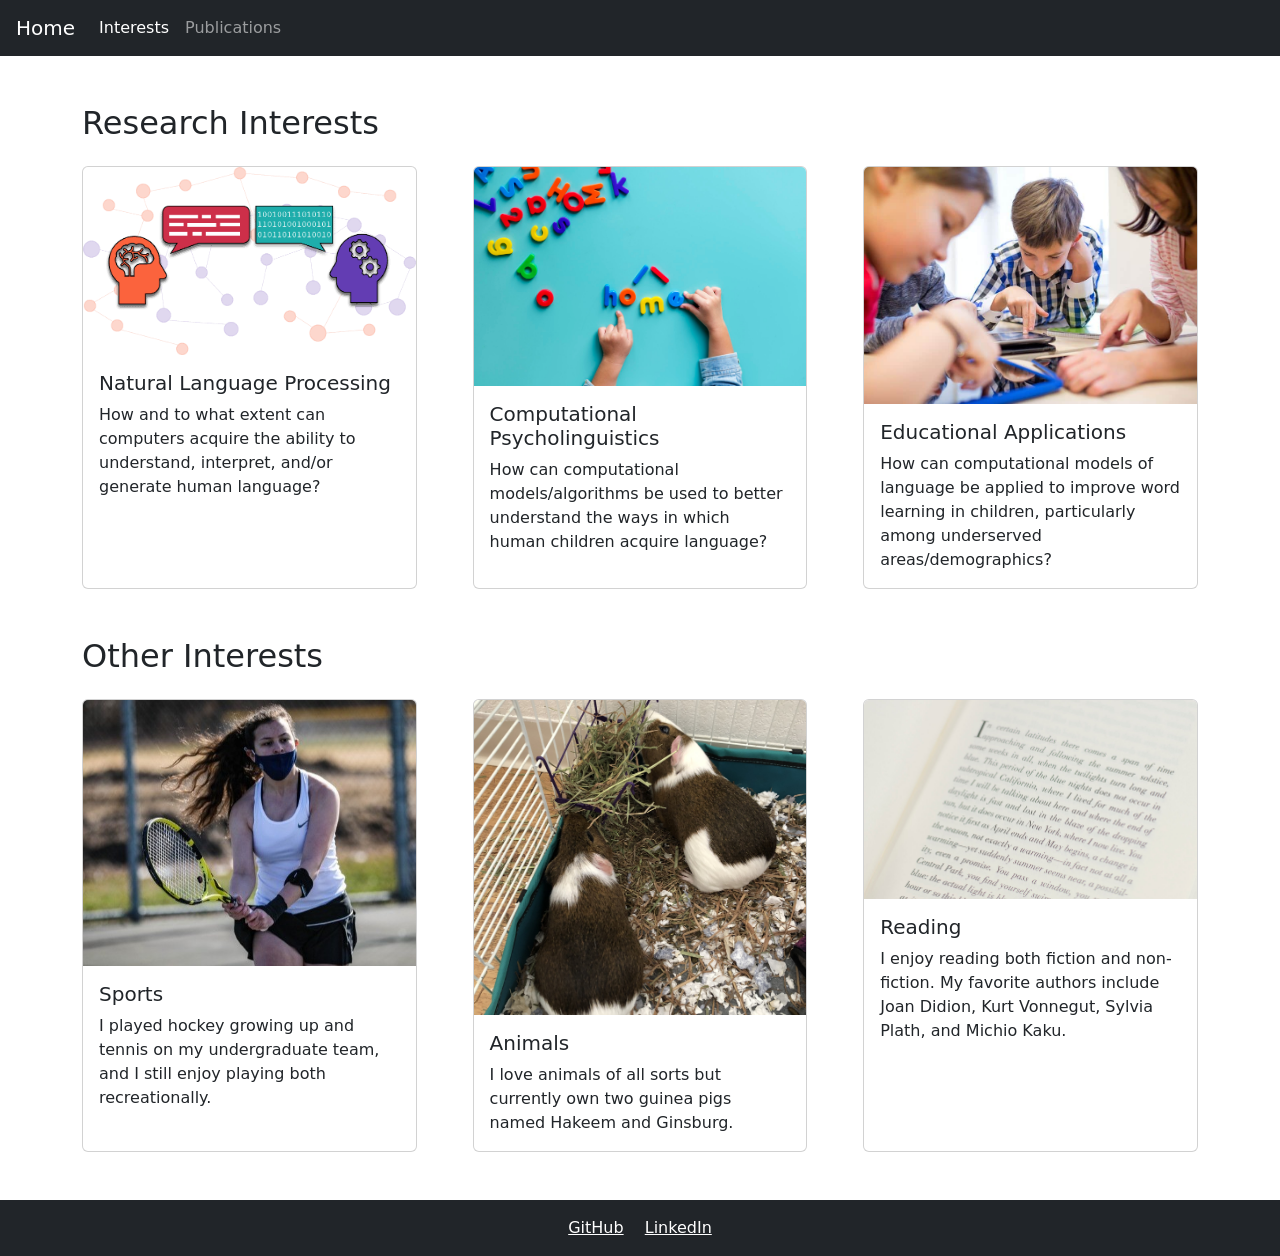
==== interests.html @ 240dc5de "test 2 commit" ====
<!DOCTYPE html>
<html lang="en">
<head>
  <meta charset="UTF-8" />
  <meta name="viewport" content="width=device-width, initial-scale=1.0" />
  <title>Interests</title>
  <link href="https://cdn.jsdelivr.net/npm/bootstrap@5.3.0/dist/css/bootstrap.min.css" rel="stylesheet" />
</head>
<body>

  <!-- Navigation Bar -->
  <nav class="navbar navbar-expand-lg navbar-dark bg-dark px-3">
    <a class="navbar-brand" href="home.html">Home</a>
    <button class="navbar-toggler" type="button" data-bs-toggle="collapse" data-bs-target="#navbarNav">
      <span class="navbar-toggler-icon"></span>
    </button>
    <div class="collapse navbar-collapse justify-content-between" id="navbarNav">
      <ul class="navbar-nav">
        <li class="nav-item"><a class="nav-link active" aria-current="page" href="interests.html">Interests</a></li>
        <li class="nav-item"><a class="nav-link" href="publications.html">Publications</a></li>
      </ul>
    </div>
  </nav>

  <!-- Interests Section -->
  <div class="container my-5">
    <h2 class="mb-4">Research Interests</h2>
    <div class="d-flex flex-row flex-wrap justify-content-between mb-5 gap-4">
      <div class="card" style="width: 30%;">
        <img src="NLP.png" class="card-img-top" alt="NLP">
        <div class="card-body">
          <h5 class="card-title">Natural Language Processing</h5>
          <p class="card-text">How and to what extent can computers acquire the ability to understand, interpret, and/or generate human language?</p>
        </div>
      </div>
      <div class="card" style="width: 30%;">
        <img src="psycholinguistics.jpg" class="card-img-top" alt="Psycholinguistics">
        <div class="card-body">
          <h5 class="card-title">Computational Psycholinguistics</h5>
          <p class="card-text">How can computational models/algorithms be used to better understand the ways in which human children acquire language?</p>
        </div>
      </div>
      <div class="card" style="width: 30%;">
        <img src="education.jpg" class="card-img-top" alt="Educational Tech">
        <div class="card-body">
          <h5 class="card-title">Educational Applications</h5>
          <p class="card-text">How can computational models of language be applied to improve word learning in children, particularly among underserved areas/demographics?</p>
        </div>
      </div>
    </div>

    <h2 class="mb-4">Other Interests</h2>
    <div class="d-flex flex-row flex-wrap justify-content-between gap-4">
      <div class="card" style="width: 30%;">
        <img src="sports.JPG" class="card-img-top" alt="Tennis">
        <div class="card-body">
          <h5 class="card-title">Sports</h5>
          <p class="card-text">I played hockey growing up and tennis on my undergraduate team, and I still enjoy playing both recreationally.</p>
        </div>
      </div>
      <div class="card" style="width: 30%;">
        <img src="animals.jpg" class="card-img-top" alt="Guinea Pigs">
        <div class="card-body">
          <h5 class="card-title">Animals</h5>
          <p class="card-text">I love animals of all sorts but currently own two guinea pigs named Hakeem and Ginsburg.</p>
        </div>
      </div>
      <div class="card" style="width: 30%;">
        <img src="reading.jpg" class="card-img-top" alt="Blue Nights">
        <div class="card-body">
          <h5 class="card-title">Reading</h5>
          <p class="card-text">I enjoy reading both fiction and non-fiction. My favorite authors include Joan Didion, Kurt Vonnegut, Sylvia Plath, and Michio Kaku.</p>
        </div>
      </div>
    </div>
  </div>

  <!-- Footer -->
  <footer class="bg-dark text-white text-center py-3 mt-5">
    <div>
      <a href="https://github.com/mariavale" class="text-white me-3" target="_blank">GitHub</a>
      <a href="https://linkedin.com/in/maria-valentini-057756139/" class="text-white" target="_blank">LinkedIn</a>
    </div>
  </footer>

  <!-- Bootstrap JS -->
  <script src="https://cdn.jsdelivr.net/npm/bootstrap@5.3.0/dist/js/bootstrap.bundle.min.js"></script>
</body>
</html>
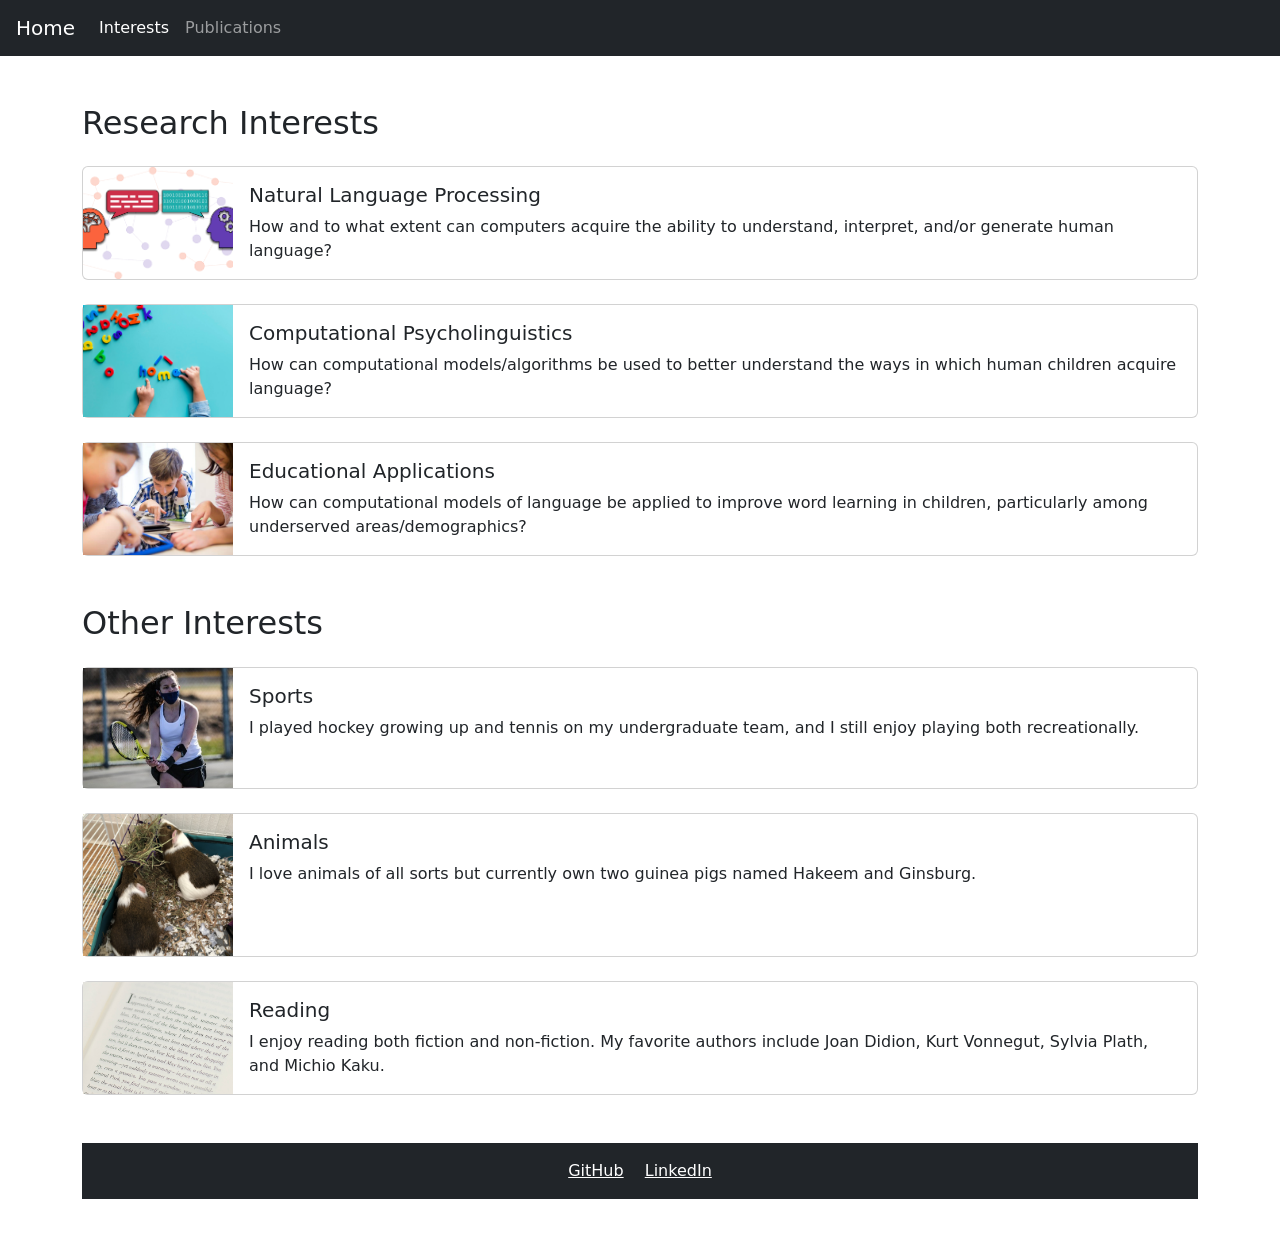
==== commit 108ff296: "fixed interests page" ====
--- a/interests.html
+++ b/interests.html
@@ -10,7 +10,7 @@
 
   <!-- Navigation Bar -->
   <nav class="navbar navbar-expand-lg navbar-dark bg-dark px-3">
-    <a class="navbar-brand" href="home.html">Home</a>
+    <a class="navbar-brand" href="index.html">Home</a>
     <button class="navbar-toggler" type="button" data-bs-toggle="collapse" data-bs-target="#navbarNav">
       <span class="navbar-toggler-icon"></span>
     </button>
@@ -22,58 +22,69 @@
     </div>
   </nav>
 
-  <!-- Interests Section -->
-  <div class="container my-5">
-    <h2 class="mb-4">Research Interests</h2>
-    <div class="d-flex flex-row flex-wrap justify-content-between mb-5 gap-4">
-      <div class="card" style="width: 30%;">
-        <img src="NLP.png" class="card-img-top" alt="NLP">
-        <div class="card-body">
-          <h5 class="card-title">Natural Language Processing</h5>
-          <p class="card-text">How and to what extent can computers acquire the ability to understand, interpret, and/or generate human language?</p>
-        </div>
-      </div>
-      <div class="card" style="width: 30%;">
-        <img src="psycholinguistics.jpg" class="card-img-top" alt="Psycholinguistics">
-        <div class="card-body">
-          <h5 class="card-title">Computational Psycholinguistics</h5>
-          <p class="card-text">How can computational models/algorithms be used to better understand the ways in which human children acquire language?</p>
-        </div>
-      </div>
-      <div class="card" style="width: 30%;">
-        <img src="education.jpg" class="card-img-top" alt="Educational Tech">
-        <div class="card-body">
-          <h5 class="card-title">Educational Applications</h5>
-          <p class="card-text">How can computational models of language be applied to improve word learning in children, particularly among underserved areas/demographics?</p>
-        </div>
-      </div>
-    </div>
-
-    <h2 class="mb-4">Other Interests</h2>
-    <div class="d-flex flex-row flex-wrap justify-content-between gap-4">
-      <div class="card" style="width: 30%;">
-        <img src="sports.JPG" class="card-img-top" alt="Tennis">
-        <div class="card-body">
-          <h5 class="card-title">Sports</h5>
-          <p class="card-text">I played hockey growing up and tennis on my undergraduate team, and I still enjoy playing both recreationally.</p>
-        </div>
-      </div>
-      <div class="card" style="width: 30%;">
-        <img src="animals.jpg" class="card-img-top" alt="Guinea Pigs">
-        <div class="card-body">
-          <h5 class="card-title">Animals</h5>
-          <p class="card-text">I love animals of all sorts but currently own two guinea pigs named Hakeem and Ginsburg.</p>
-        </div>
-      </div>
-      <div class="card" style="width: 30%;">
-        <img src="reading.jpg" class="card-img-top" alt="Blue Nights">
-        <div class="card-body">
-          <h5 class="card-title">Reading</h5>
-          <p class="card-text">I enjoy reading both fiction and non-fiction. My favorite authors include Joan Didion, Kurt Vonnegut, Sylvia Plath, and Michio Kaku.</p>
-        </div>
+<!-- Interests Section -->
+<div class="container my-5">
+<h2 class="mb-4">Research Interests</h2>
+<div class="row g-4 mb-5">
+  <div class="col-md-12">
+    <div class="card h-100 flex-row">
+      <img src="NLP.png" class="img-fluid" style="max-width: 150px; object-fit: cover;" alt="NLP">
+      <div class="card-body">
+        <h5 class="card-title">Natural Language Processing</h5>
+        <p class="card-text">How and to what extent can computers acquire the ability to understand, interpret, and/or generate human language?</p>
       </div>
     </div>
   </div>
+  <div class="col-md-12">
+    <div class="card h-100 flex-row">
+      <img src="psycholinguistics.jpg" class="img-fluid" style="max-width: 150px; object-fit: cover;" alt="Psycholinguistics">
+      <div class="card-body">
+        <h5 class="card-title">Computational Psycholinguistics</h5>
+        <p class="card-text">How can computational models/algorithms be used to better understand the ways in which human children acquire language?</p>
+      </div>
+    </div>
+  </div>
+  <div class="col-md-12">
+    <div class="card h-100 flex-row">
+      <img src="education.jpg" class="img-fluid" style="max-width: 150px; object-fit: cover;" alt="Educational Tech">
+      <div class="card-body">
+        <h5 class="card-title">Educational Applications</h5>
+        <p class="card-text">How can computational models of language be applied to improve word learning in children, particularly among underserved areas/demographics?</p>
+      </div>
+    </div>
+  </div>
+</div>
+
+<h2 class="mb-4">Other Interests</h2>
+<div class="row g-4 mb-5">
+  <div class="col-md-12">
+    <div class="card h-100 flex-row">
+      <img src="sports.JPG" class="img-fluid" style="max-width: 150px; object-fit: cover;" alt="Tennis">
+      <div class="card-body">
+        <h5 class="card-title">Sports</h5>
+        <p class="card-text">I played hockey growing up and tennis on my undergraduate team, and I still enjoy playing both recreationally.</p>
+      </div>
+    </div>
+  </div>
+  <div class="col-md-12">
+    <div class="card h-100 flex-row">
+      <img src="animals.jpg" class="img-fluid" style="max-width: 150px; object-fit: cover;" alt="Guinea pigs">
+      <div class="card-body">
+        <h5 class="card-title">Animals</h5>
+        <p class="card-text">I love animals of all sorts but currently own two guinea pigs named Hakeem and Ginsburg.</p>
+      </div>
+    </div>
+  </div>
+  <div class="col-md-12">
+    <div class="card h-100 flex-row">
+      <img src="reading.jpg" class="img-fluid" style="max-width: 150px; object-fit: cover;" alt="Blue Nights">
+      <div class="card-body">
+        <h5 class="card-title">Reading</h5>
+        <p class="card-text">I enjoy reading both fiction and non-fiction. My favorite authors include Joan Didion, Kurt Vonnegut, Sylvia Plath, and Michio Kaku.</p>
+      </div>
+    </div>
+  </div>
+</div>
 
   <!-- Footer -->
   <footer class="bg-dark text-white text-center py-3 mt-5">
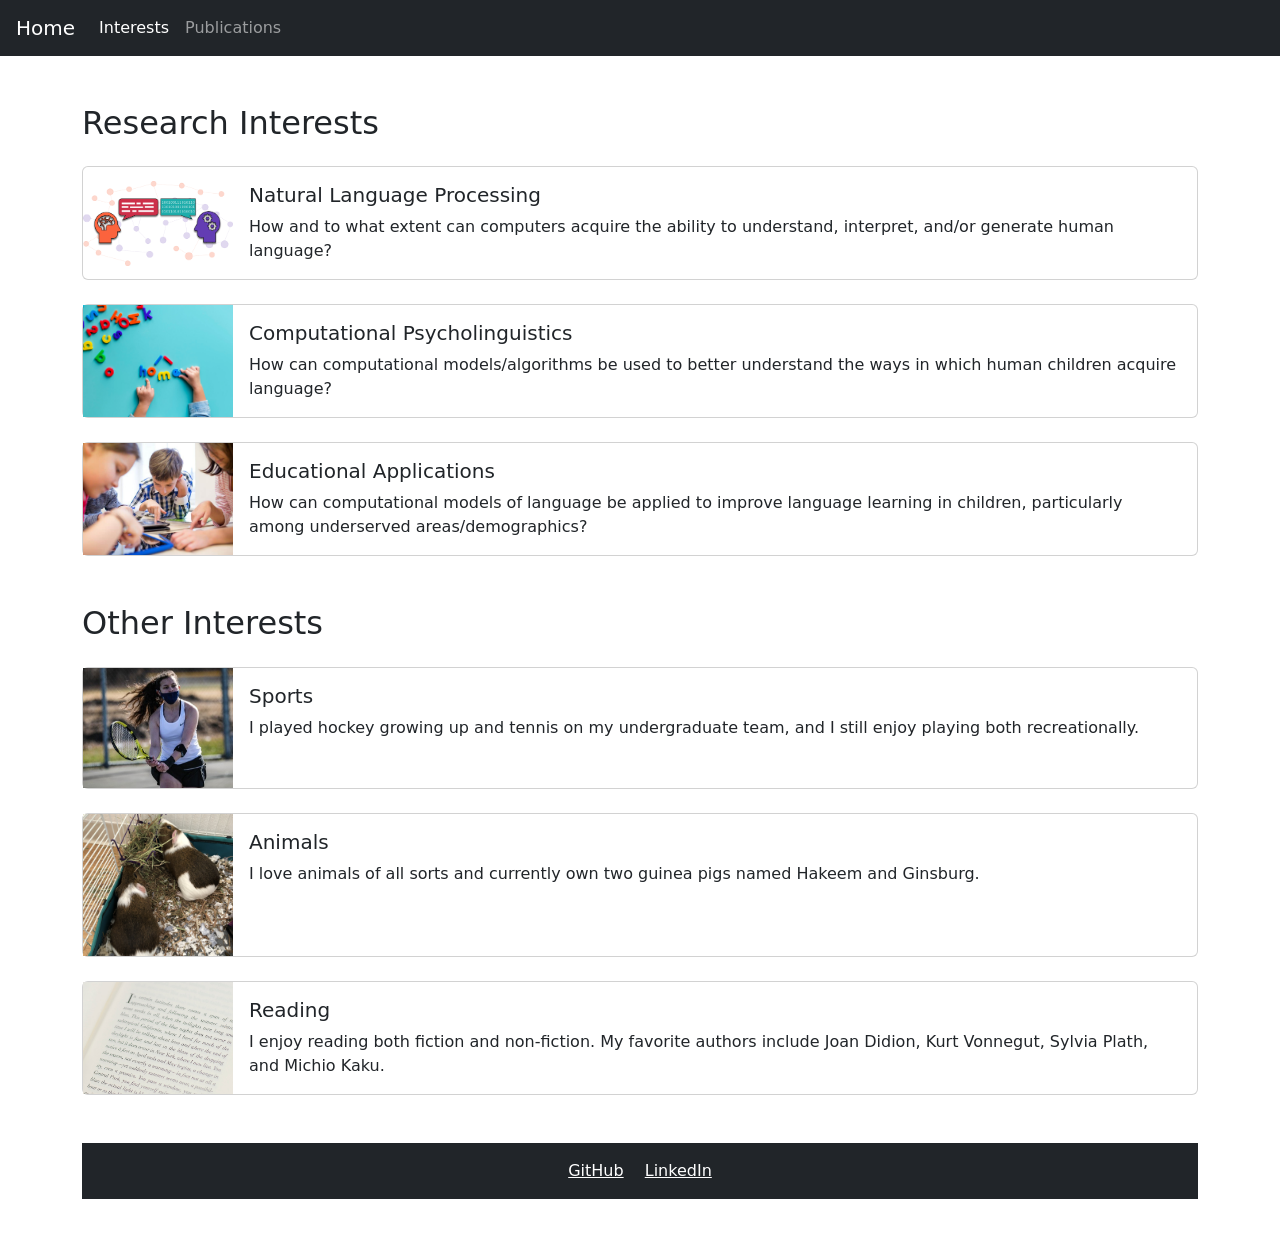
==== commit 6f282666: "minor changes" ====
--- a/interests.html
+++ b/interests.html
@@ -28,7 +28,7 @@
 <div class="row g-4 mb-5">
   <div class="col-md-12">
     <div class="card h-100 flex-row">
-      <img src="NLP.png" class="img-fluid" style="max-width: 150px; object-fit: cover;" alt="NLP">
+      <img src="NLP.png" class="img-fluid" style="max-width: 150px; object-fit: contain;" alt="NLP">
       <div class="card-body">
         <h5 class="card-title">Natural Language Processing</h5>
         <p class="card-text">How and to what extent can computers acquire the ability to understand, interpret, and/or generate human language?</p>
@@ -49,7 +49,7 @@
       <img src="education.jpg" class="img-fluid" style="max-width: 150px; object-fit: cover;" alt="Educational Tech">
       <div class="card-body">
         <h5 class="card-title">Educational Applications</h5>
-        <p class="card-text">How can computational models of language be applied to improve word learning in children, particularly among underserved areas/demographics?</p>
+        <p class="card-text">How can computational models of language be applied to improve language learning in children, particularly among underserved areas/demographics?</p>
       </div>
     </div>
   </div>
@@ -71,7 +71,7 @@
       <img src="animals.jpg" class="img-fluid" style="max-width: 150px; object-fit: cover;" alt="Guinea pigs">
       <div class="card-body">
         <h5 class="card-title">Animals</h5>
-        <p class="card-text">I love animals of all sorts but currently own two guinea pigs named Hakeem and Ginsburg.</p>
+        <p class="card-text">I love animals of all sorts and currently own two guinea pigs named Hakeem and Ginsburg.</p>
       </div>
     </div>
   </div>
@@ -87,7 +87,7 @@
 </div>
 
   <!-- Footer -->
-  <footer class="bg-dark text-white text-center py-3 mt-5">
+  <footer class="bg-dark text-white text-center py-3 mt-auto">
     <div>
       <a href="https://github.com/mariavale" class="text-white me-3" target="_blank">GitHub</a>
       <a href="https://linkedin.com/in/maria-valentini-057756139/" class="text-white" target="_blank">LinkedIn</a>
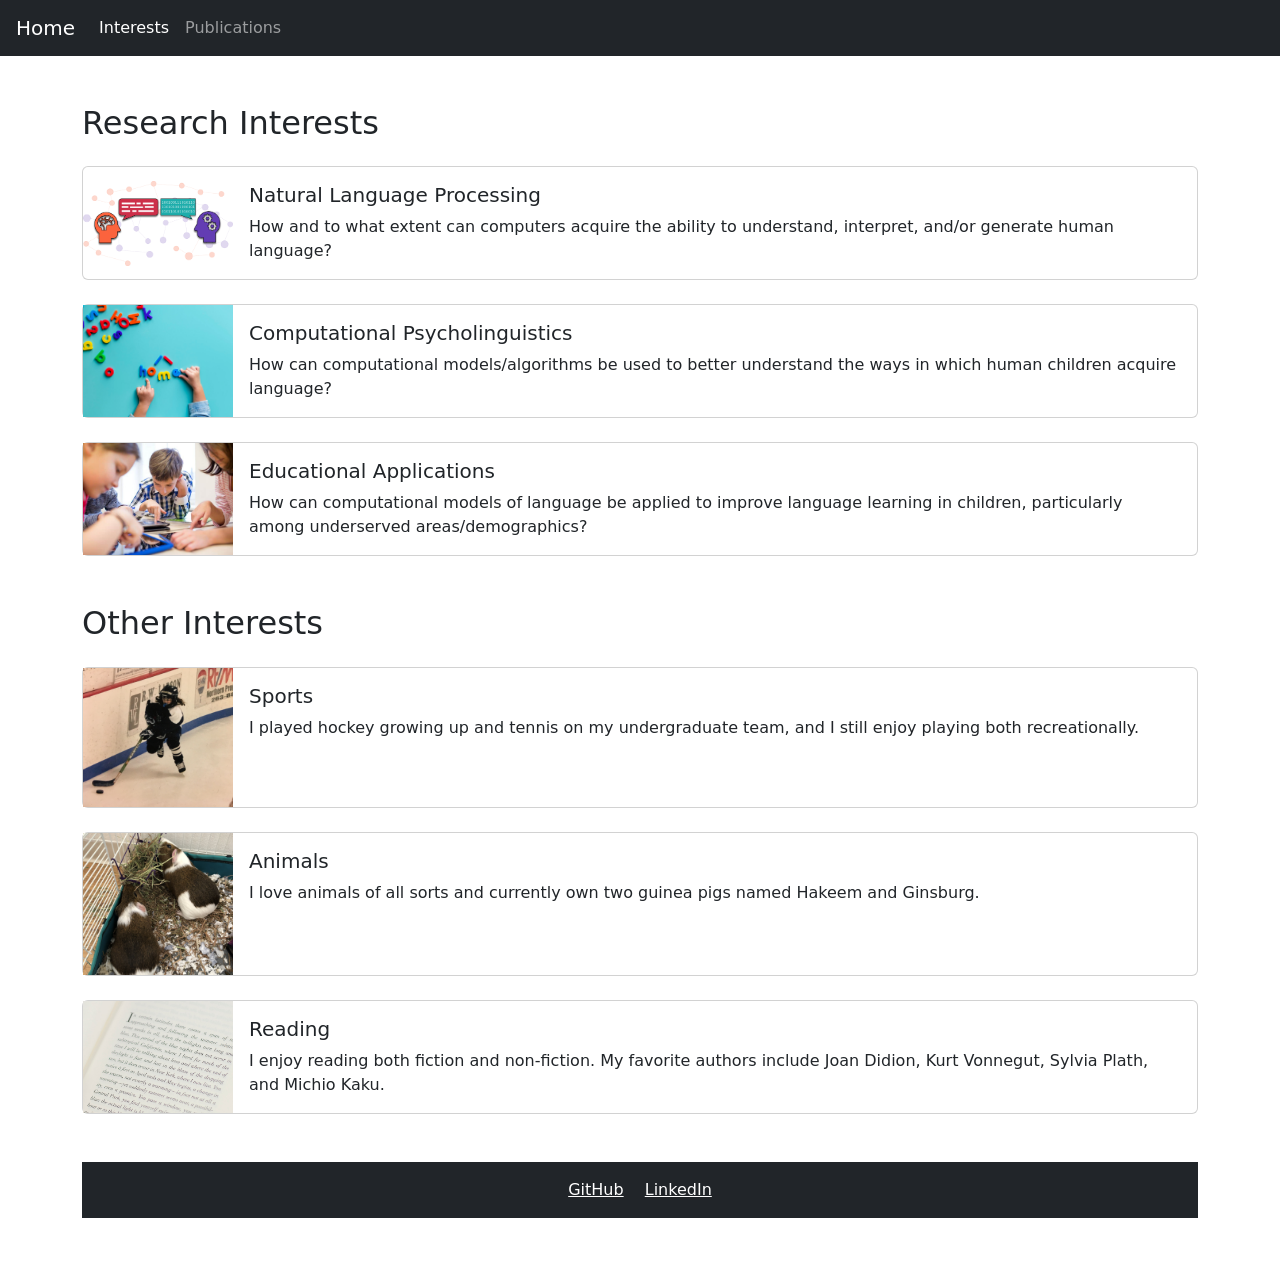
==== commit 18ff68a4: "minor changes" ====
--- a/interests.html
+++ b/interests.html
@@ -59,7 +59,7 @@
 <div class="row g-4 mb-5">
   <div class="col-md-12">
     <div class="card h-100 flex-row">
-      <img src="sports.JPG" class="img-fluid" style="max-width: 150px; object-fit: cover;" alt="Tennis">
+      <img src="sports.JPG" class="img-fluid" style="max-width: 150px; object-fit: cover;" alt="Hockey">
       <div class="card-body">
         <h5 class="card-title">Sports</h5>
         <p class="card-text">I played hockey growing up and tennis on my undergraduate team, and I still enjoy playing both recreationally.</p>
